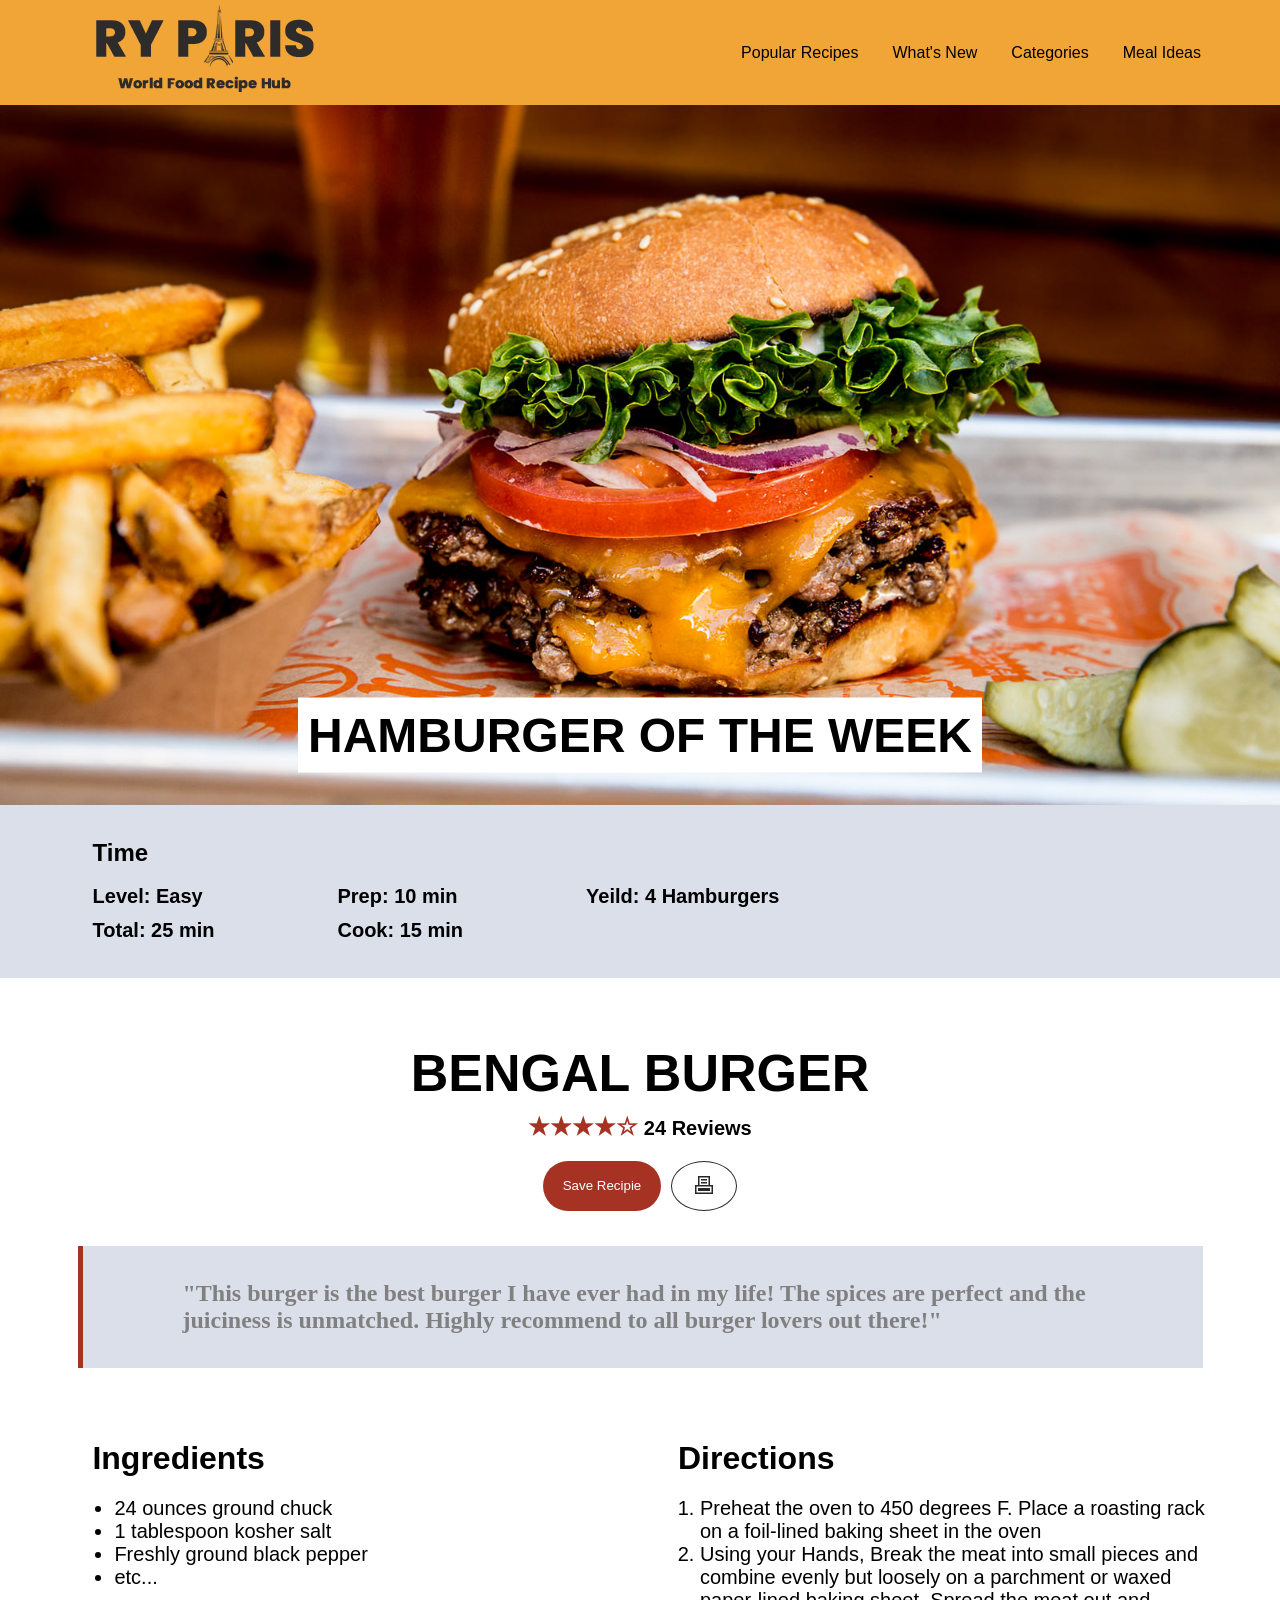
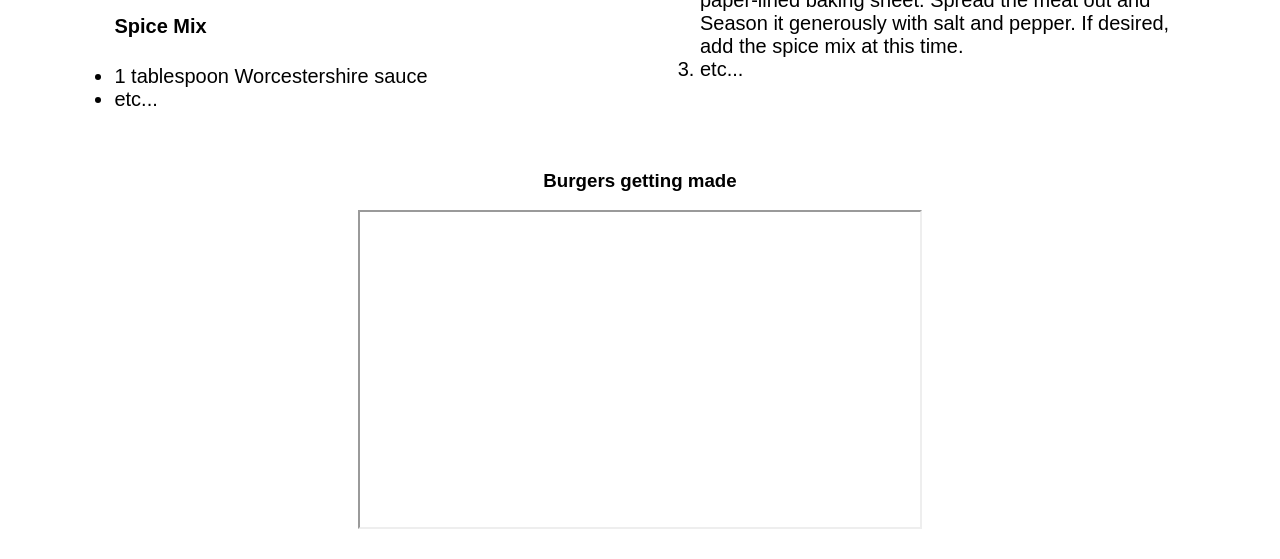
==== recepie.html @ 8daa2ab9 "Finished css and index and recepie website" ====
<!DOCTYPE html>
<html lang="en">
<head>
    <meta charset="UTF-8">
    <meta name="viewport" content="width=device-width, initial-scale=1.0">
    <title>Document</title>
    <link rel="stylesheet" href="styles.css">
</head>
<body>
    <header>
        <a href="index.html"><img src="img/ryparis-logo.png" alt="logo"></a>
        <nav>
        <a href="recepie.html">Popular Recipes</a>
        <a href="#">What's New</a>
        <a href="#">Categories</a>
        <a href="#">Meal Ideas</a>
        </nav>
    </header>
    <div class="title-banner" id="recipe-banner">
        <h2>HAMBURGER OF THE WEEK</h2>
    </div>
    <div class="overview">
    <table>
        <tr>
            <th>Time</th>
        </tr>
        <tr>
            <td><b>Level: Easy</b></td>
            <td><b>Prep:</b> 10 min</td>
            <td><b>Yeild:</b> 4 Hamburgers</td>
        </tr>
        <tr>
            <td>Total:<b> 25 min</td>
            <td>Cook:<b> 15 min</td>
        </tr>
    </table>
    </div>
    <main class="recepie-main">
        <h1>BENGAL BURGER</h1>
        <sub><span class="rating">★★★★☆</span> 24 Reviews</sub>
        <div class="save-container">
            <input type="button" class="save-recepie-btn" value="Save Recipie"></input>
            <input type="button" class="print-recepie-btn" value="&#x1F5B6"></input>
        </div>
        <div class="quote-box">
            <blockquote>
                "This burger is the best burger I have ever had in my life! The spices are perfect and the juiciness is unmatched. Highly recommend to all burger lovers out there!"
            </blockquote>
        </div>
        <div class="recipe-box">
           <div class="ingredients">
               <h3>Ingredients</h3>
               <ul>
                <li>24 ounces ground chuck</li>
                <li>1 tablespoon kosher salt</li>
                <li>Freshly ground black pepper</li>
                <li>etc...</li>
                <h4>Spice Mix</h4>
                <li>1 tablespoon Worcestershire sauce</li>
                <li>etc...</li>
             </ul>
          </div>
           <div class="directions">
               <h3>Directions</h3>
                <ol>
                <li>Preheat the oven to 450 degrees F. Place a roasting rack on a foil-lined baking sheet in the oven</li>
                <li>Using your Hands, Break the meat into small pieces and combine evenly but loosely on a parchment or waxed paper-lined baking sheet. Spread the meat out and Season it generously with salt and pepper. If desired, add the spice mix at this time.</li>
                <li>etc...</li>
                </ol>
            </div>
        </div>
        <h3>Burgers getting made</h3>
        <iframe width="560" height="315" 
        src="https://www.youtube.com/embed/jPUQuBLkd40?autoplay=1&playlist=jPUQuBLkd40&loop=1" 
        title="YouTube video player"> </iframe>
    </main>
</body>
</html>
---- styles.css ----
:root {
    --brand-primary: #f1a536;
    --brand-secondary: #dadfea;
    --brand-accent: #a63223;
}
/* General Styles */
body {
    margin: 0;
    padding: 0;
}
h1, h2, h3, h4, h5, h6,  sub, th, td{
    font-family: "Poppins", sans-serif;
    font-weight: 700;
    font-style: normal;
}
p, a, li {
    font-family: "Open Sans", sans-serif;
    font-weight: 400;
    font-style: normal;
}
/* Navigation Bar Styles */
header, footer {
    background-color: var(--brand-primary);
    padding-left: 5%;
    padding-right:5%;
    display: flex;
    flex-direction: row;
    align-items: center;
    justify-content: space-between;
}
footer a, header a {
    color: #000000;
    text-decoration: none;
    margin: 0 15px;
    display: inline-block;
}
/* Banner Styles */
.title-banner{
    background-image: url('img/hero-image.jpg');
    height: 700px;
    background-size: cover;
    background-position: center;
    background-position-y: 35%;
    margin:0;
    padding:0;
}
.title-banner h2{
    display: inline-block;
    width:auto;
    margin: 0;
    position: relative;
    top: 90%;
    left: 50%;
    transform: translate(-50%, -50%);
    text-align: center;
    background-color: white;
    padding: 10px;
    font-size: 48px;
    font-weight: bold;
}
#home-banner{background-image: url('img/hero-image.jpg');}
#recipe-banner{background-image: url('img/burger-hero.jpg');}
/*main*/
main{
    display: flex;
    flex-flow: column nowrap;
    align-items: left;
    justify-content: center;
}
.section{
    padding-left:3%;
    padding-right:3%;
    padding-top: 5%;
    padding-bottom:7%;
}
.section:nth-of-type(even){
    background-color: var(--brand-secondary);
}
.section h3{
    font-size: 32px;
    font-weight: bold;
    margin-bottom: 20px;
}
.section p{
    font-size: 18px;
    line-height: 1.6;
    margin-bottom: 30px;
}
/* Image Gallery Styles */
.img-gallery{
    display: flex;
    gap: 10px;
    flex-flow: row nowrap;
    justify-content: center;
    align-items: stretch;
    flex-basis: 0;
}
.img-column{
    display: flex;
    flex: 1 1 0;
    flex-direction: column;
    text-align: center;
    object-fit:contain;
    align-content: space-between;
    align-items: center;
    padding-left: 2%;
    padding-right: 2%;
}
.img-column img{
    width:100%;
    height:90%;
    object-fit: cover;
}
.img-column sub{
    font-size: 18px;
    background-color:#ffffff;
    display: inline-block;
    padding-top: 15px;
    padding-bottom: 15px;
    width: 100%;
}
.img-border{
    border: 5px solid var(--brand-secondary);
}
/* Recepie Styles */
.recepie-main{
    display: flex;
    flex-direction: column;
    align-items: center;
    justify-content: center;
    padding: 30px;
}
.recepie-main sub{
    font-size: 20px;
    margin-bottom: 20px;
}
.overview{
    text-align: left;
    background-color: var(--brand-secondary);
    padding: 30px;
    padding-left: 7%;
    line-height: 30px;;
}
.overview th{
    font-size:24px;
    padding-bottom: 10px;
    padding-left:;
}
.overview td{
    font-size:20px;
    padding-right: 120px;
}
h1{
    font-size: 52px;
    margin-bottom: 10px;
}
.quote-box{
    background-color: var(--brand-secondary);
    border-left: 5px solid var(--brand-accent);
    margin: 20px 0;
    padding: 10px 60px;
    max-width: 1000px;
    font-size: 24px;
    color: grey;
    font-weight: bold;
}
.recipe-box{
    display: flex;
    flex: 1;
    flex-direction: row;
    text-align: left;
    object-fit:contain;
    align-content: space-between;
    padding-left: 2%;
    padding-right: 2%;
}
.ingredients, .directions{
    flex: 1;
    padding: 20px;
    font-size:20px;
}
.ingredients h3, .directions h3{
    margin-left: 18px;
    font-size: 32px;
    margin-bottom: 15px;
}
.ingredients ul, .directions ol{
    right: 20px;
}
.rating {
    color: var(--brand-accent);
    font-size: 24px;
}
.save-container{
    display: flex;
    flex-direction: row;
    gap: 10px;
    margin-bottom: 15px;
    font-size: 24px;
}
.save-recepie-btn {
    background-color: var(--brand-accent);
    color: #ffffff;
    padding: 10px 20px;
    border: none;
    border-radius: 25px;
}
.print-recepie-btn {
    background-color: #ffffff;
    color: #272727;
    padding: 10px 20px;
    border: 1px solid #272727;
    border-radius: 50%;
    font-size: 24px;
}
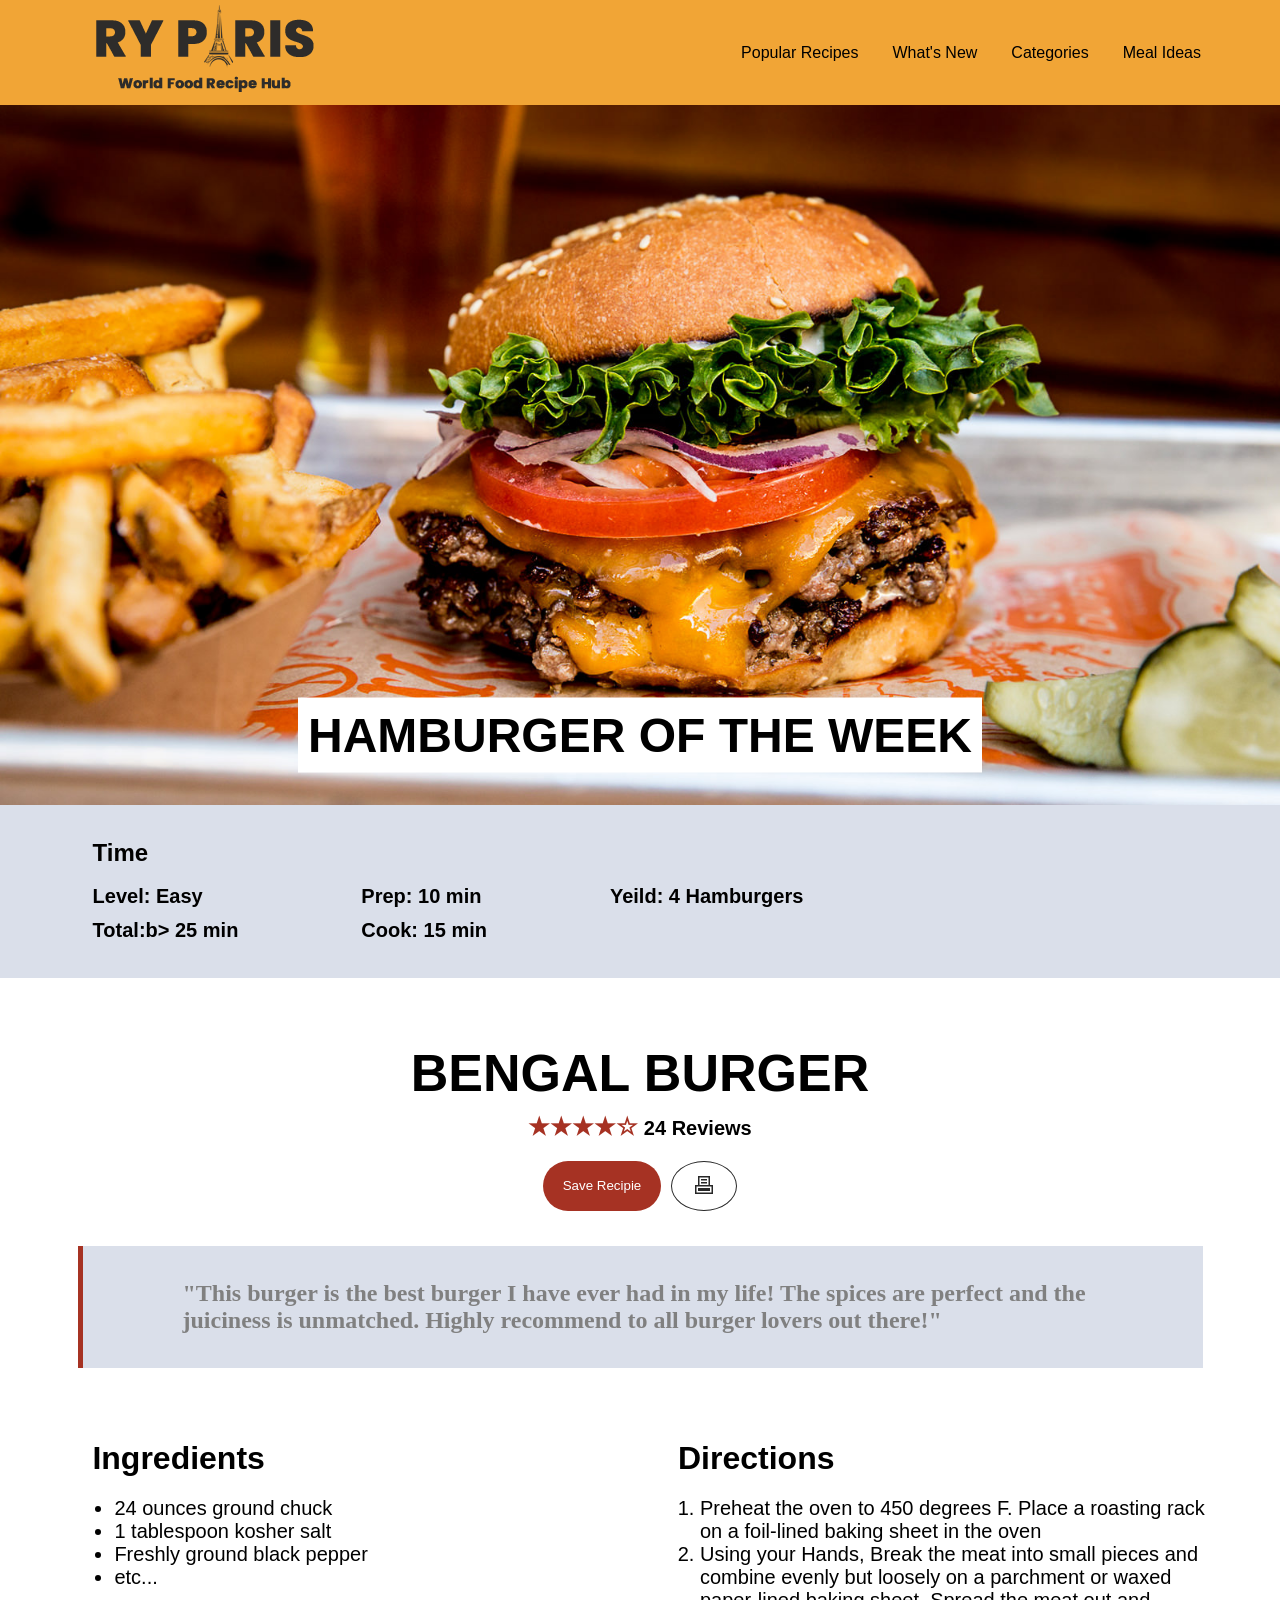
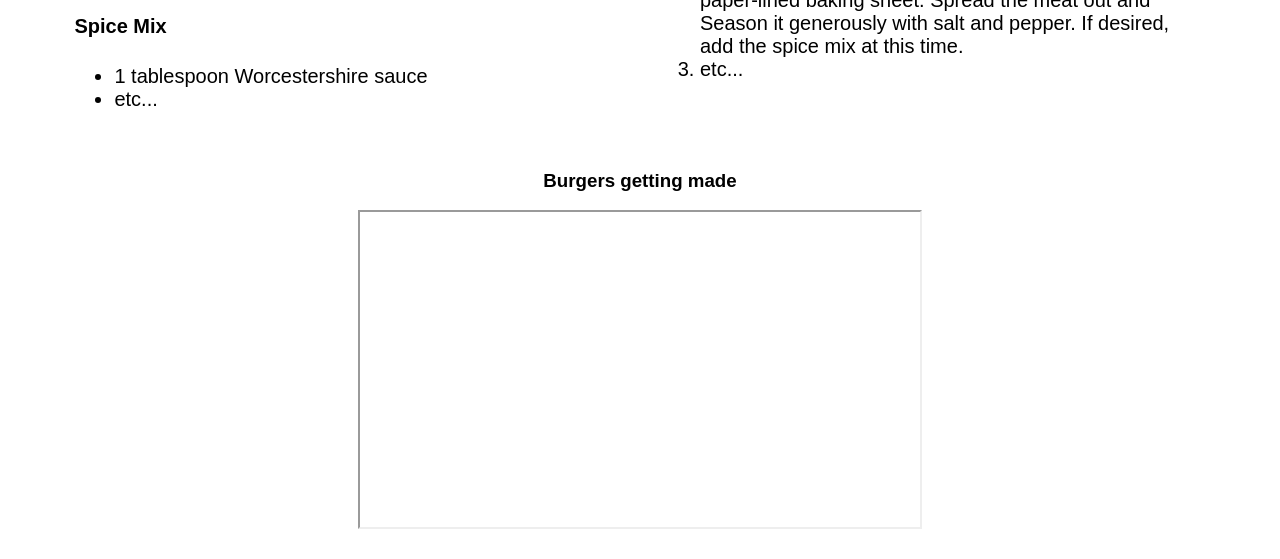
==== commit 9135880c: "Bug fixes on recepie.html" ====
--- a/recepie.html
+++ b/recepie.html
@@ -23,15 +23,17 @@
     <table>
         <tr>
             <th>Time</th>
+            <th></th>
+            <th></th>
         </tr>
         <tr>
-            <td><b>Level: Easy</b></td>
+            <td><b>Level:</b> Easy</b></td>
             <td><b>Prep:</b> 10 min</td>
             <td><b>Yeild:</b> 4 Hamburgers</td>
         </tr>
         <tr>
-            <td>Total:<b> 25 min</td>
-            <td>Cook:<b> 15 min</td>
+            <td><b>Total:</b>b> 25 min</td>
+            <td><b>Cook:</b> 15 min</td>
         </tr>
     </table>
     </div>
@@ -39,8 +41,8 @@
         <h1>BENGAL BURGER</h1>
         <sub><span class="rating">★★★★☆</span> 24 Reviews</sub>
         <div class="save-container">
-            <input type="button" class="save-recepie-btn" value="Save Recipie"></input>
-            <input type="button" class="print-recepie-btn" value="&#x1F5B6"></input>
+            <input type="button" class="save-recepie-btn" value="Save Recipie">
+            <input type="button" class="print-recepie-btn" value="&#x1F5B6";>
         </div>
         <div class="quote-box">
             <blockquote>
@@ -55,7 +57,9 @@
                 <li>1 tablespoon kosher salt</li>
                 <li>Freshly ground black pepper</li>
                 <li>etc...</li>
+               </ul>
                 <h4>Spice Mix</h4>
+                <ul>
                 <li>1 tablespoon Worcestershire sauce</li>
                 <li>etc...</li>
              </ul>
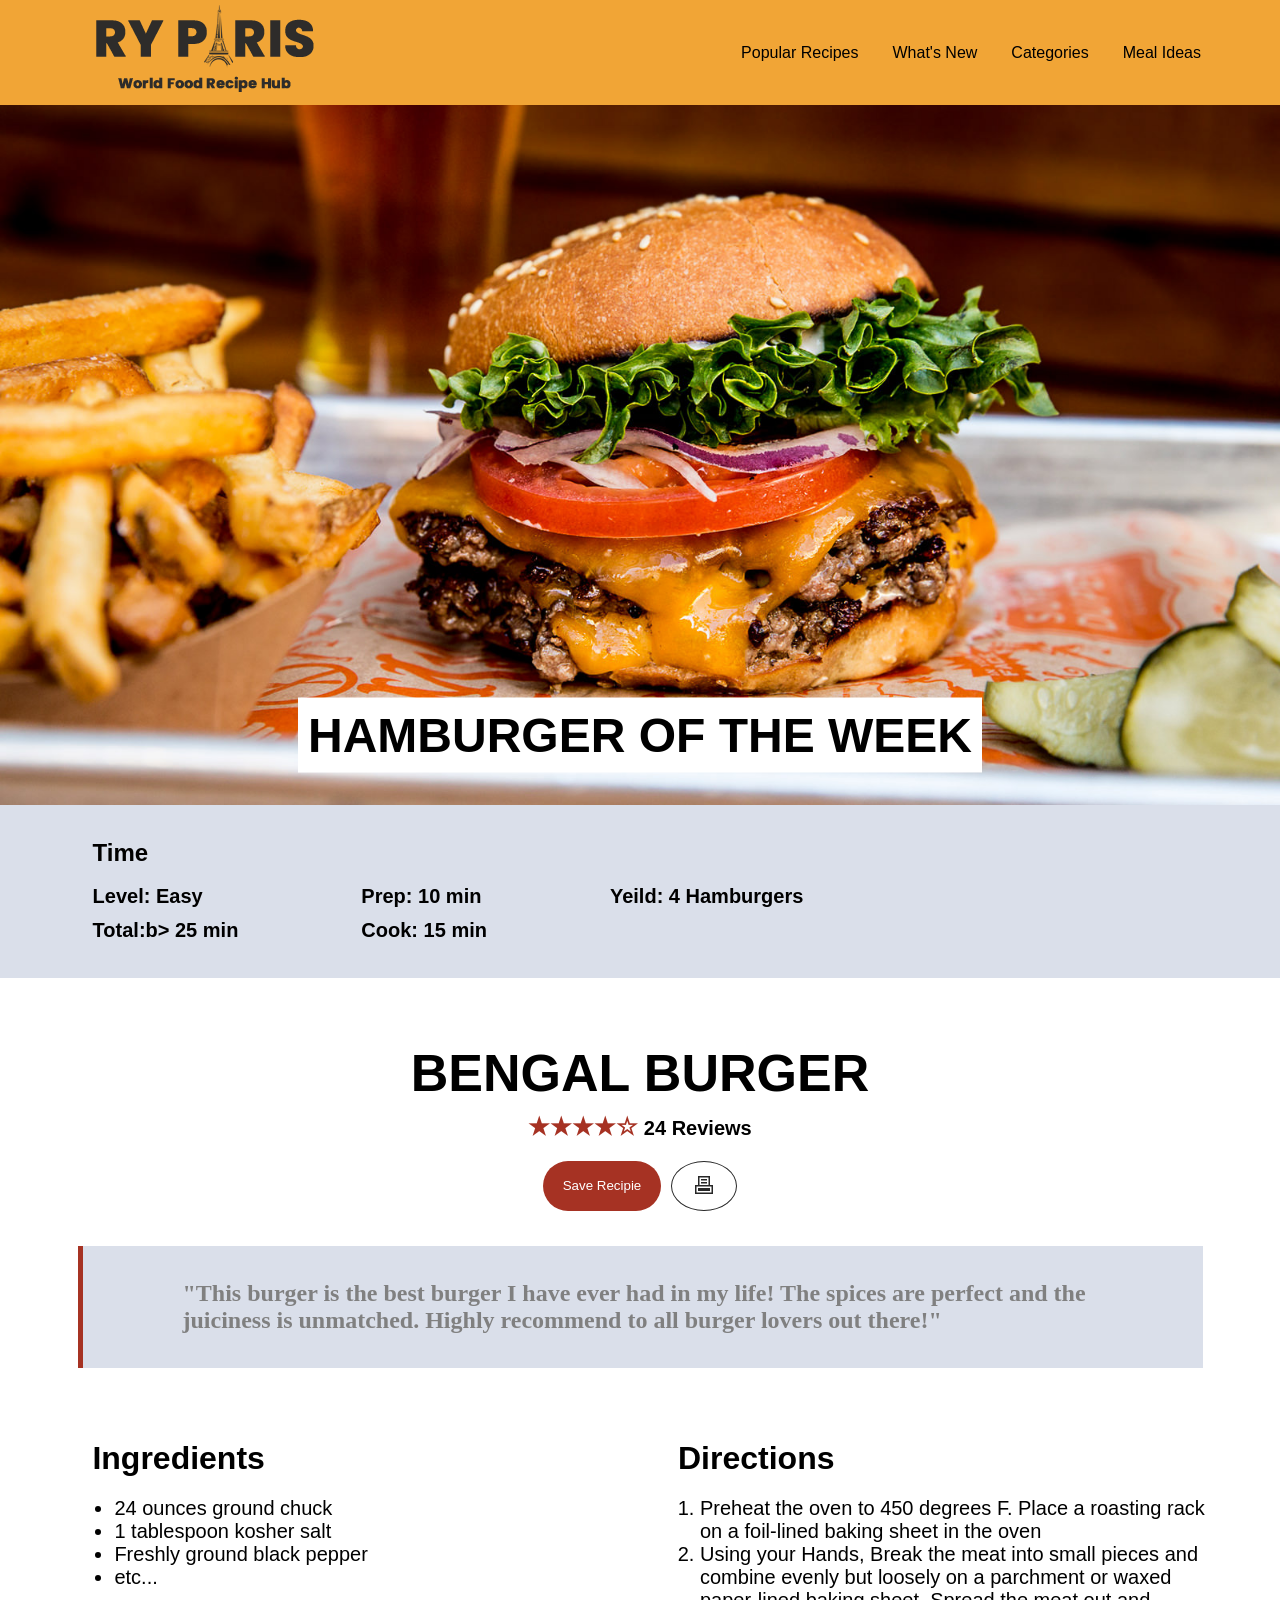
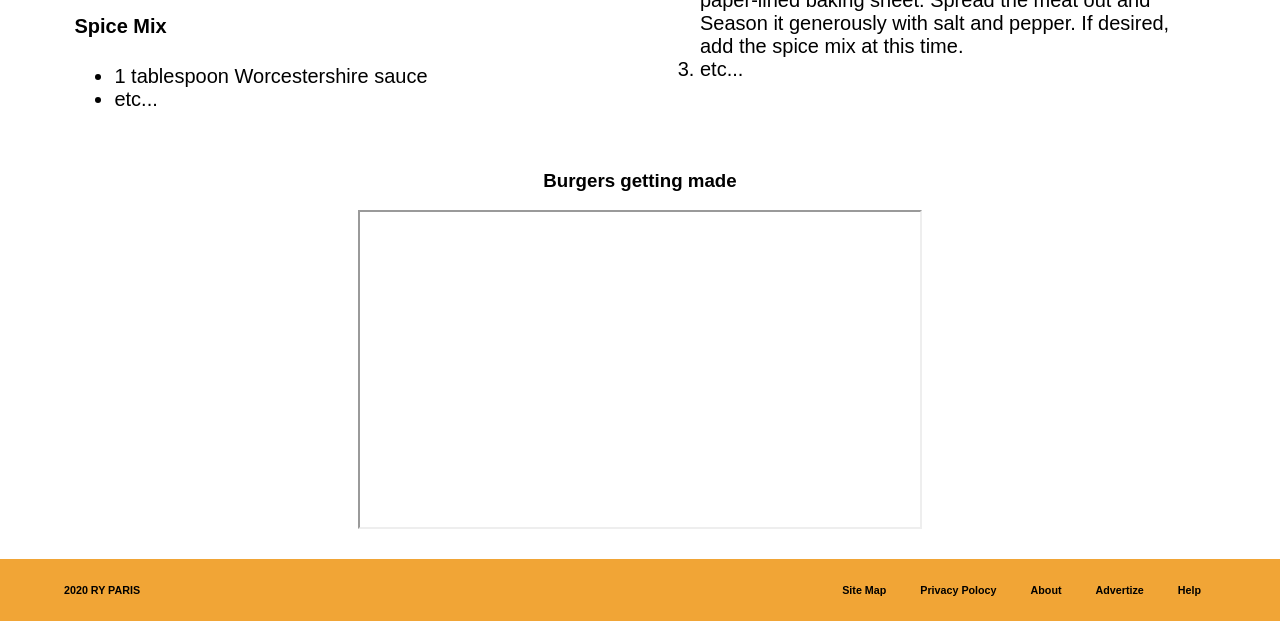
==== commit 73201b7c: "Final Bug Fix" ====
--- a/recepie.html
+++ b/recepie.html
@@ -27,13 +27,14 @@
             <th></th>
         </tr>
         <tr>
-            <td><b>Level:</b> Easy</b></td>
+            <td><b>Level:</b> Easy</td>
             <td><b>Prep:</b> 10 min</td>
             <td><b>Yeild:</b> 4 Hamburgers</td>
         </tr>
         <tr>
             <td><b>Total:</b>b> 25 min</td>
             <td><b>Cook:</b> 15 min</td>
+            <td></td>
         </tr>
     </table>
     </div>
@@ -42,7 +43,7 @@
         <sub><span class="rating">★★★★☆</span> 24 Reviews</sub>
         <div class="save-container">
             <input type="button" class="save-recepie-btn" value="Save Recipie">
-            <input type="button" class="print-recepie-btn" value="&#x1F5B6";>
+            <input type="button" class="print-recepie-btn" value=&#x1F5B6;>
         </div>
         <div class="quote-box">
             <blockquote>
@@ -78,5 +79,15 @@
         src="https://www.youtube.com/embed/jPUQuBLkd40?autoplay=1&playlist=jPUQuBLkd40&loop=1" 
         title="YouTube video player"> </iframe>
     </main>
+    <footer>
+    <h6>2020 RY PARIS</h6>
+    <nav>
+        <a href="#"><h6>Site Map</h6></a>
+        <a href="#"><h6>Privacy Polocy</h6></a>
+        <a href="#"><h6>About</h6></a>
+        <a href="#"><h6>Advertize</h6></a>
+        <a href="#"><h6>Help</h6></a>
+    </nav>
+    </footer>
 </body>
 </html>
